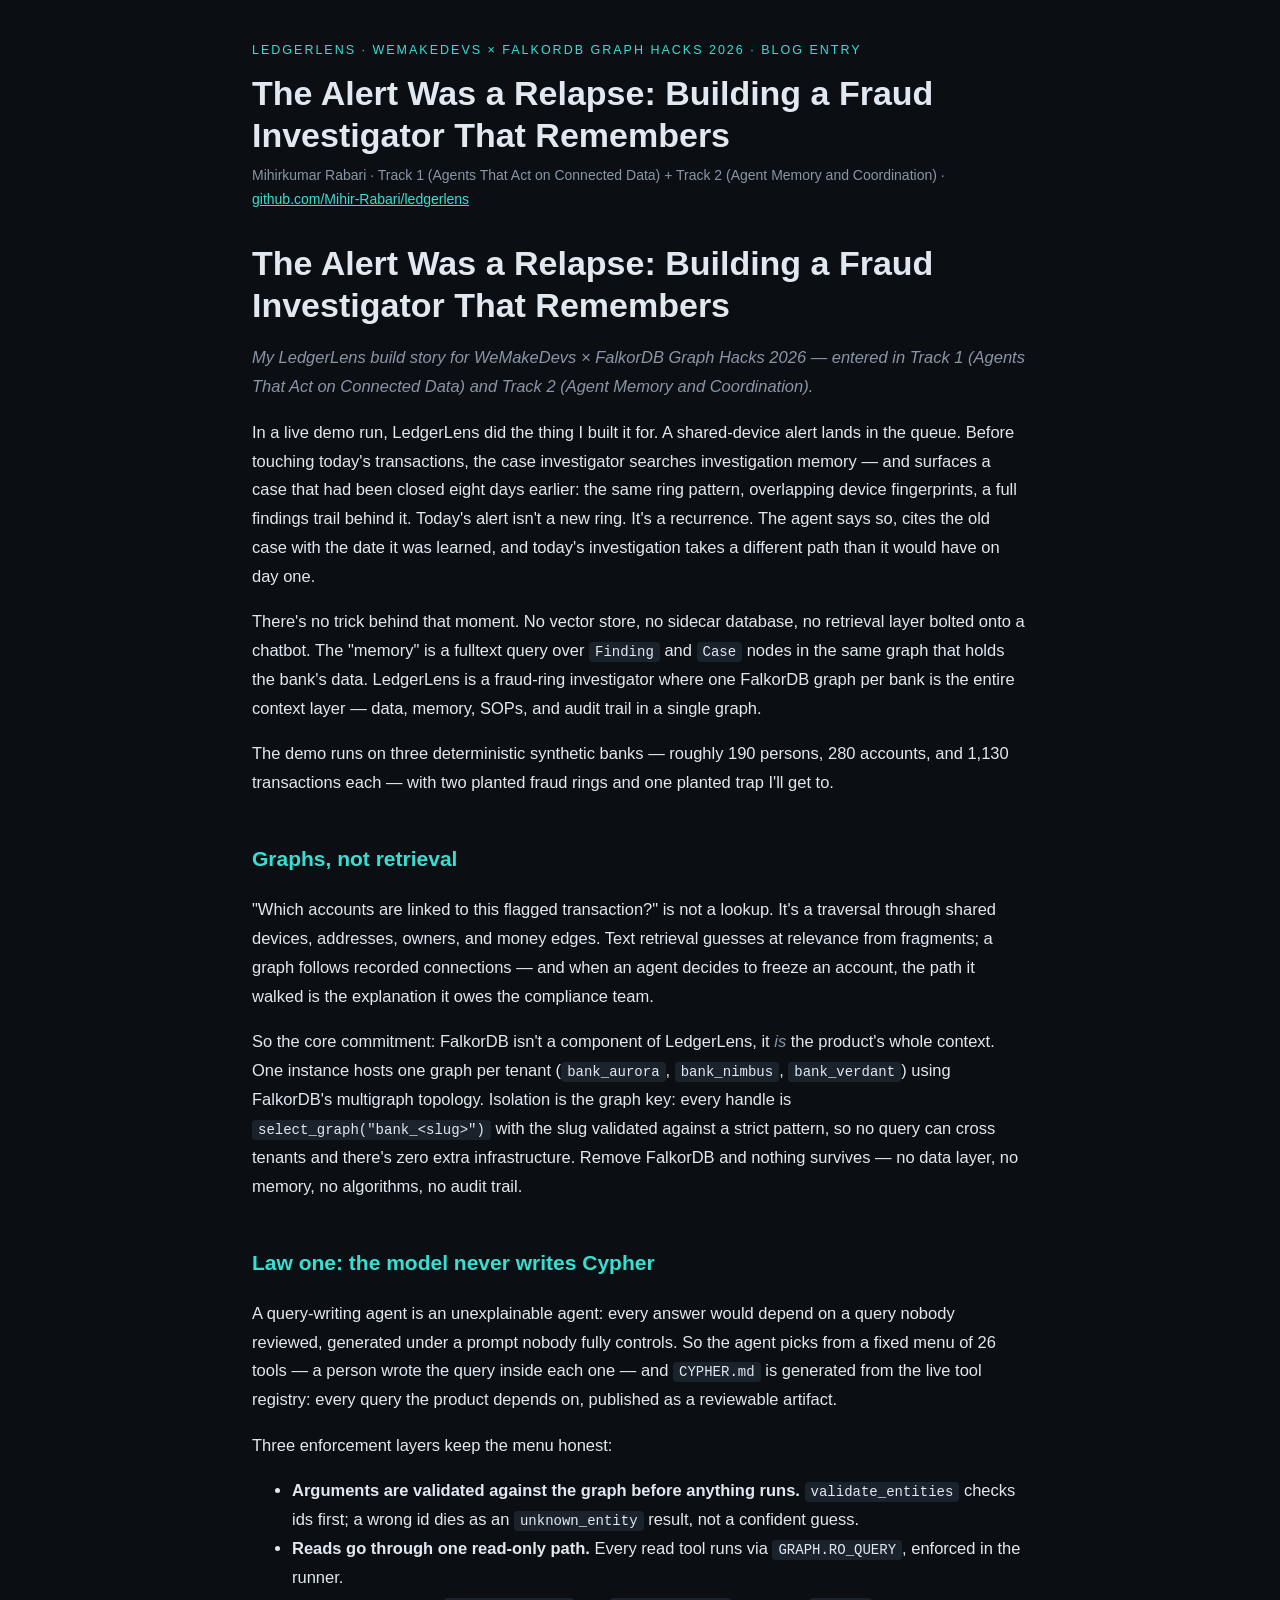
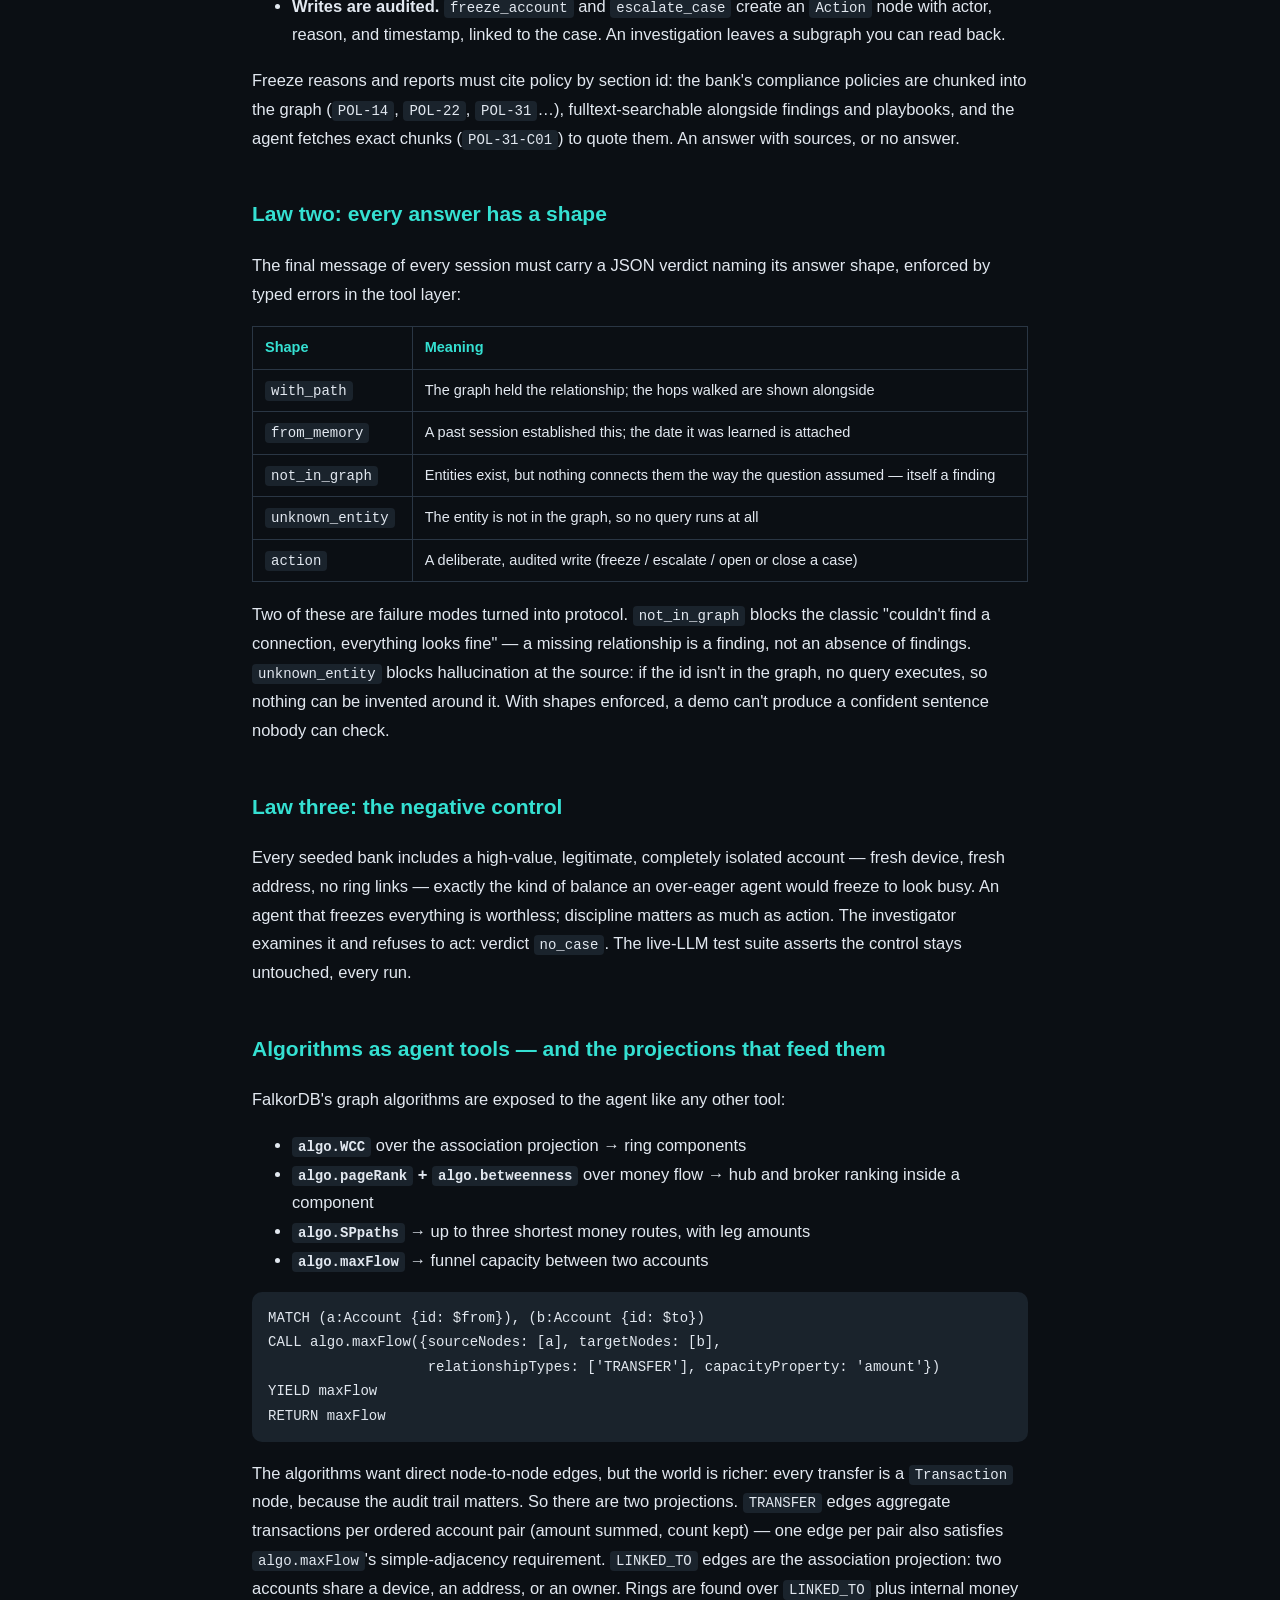
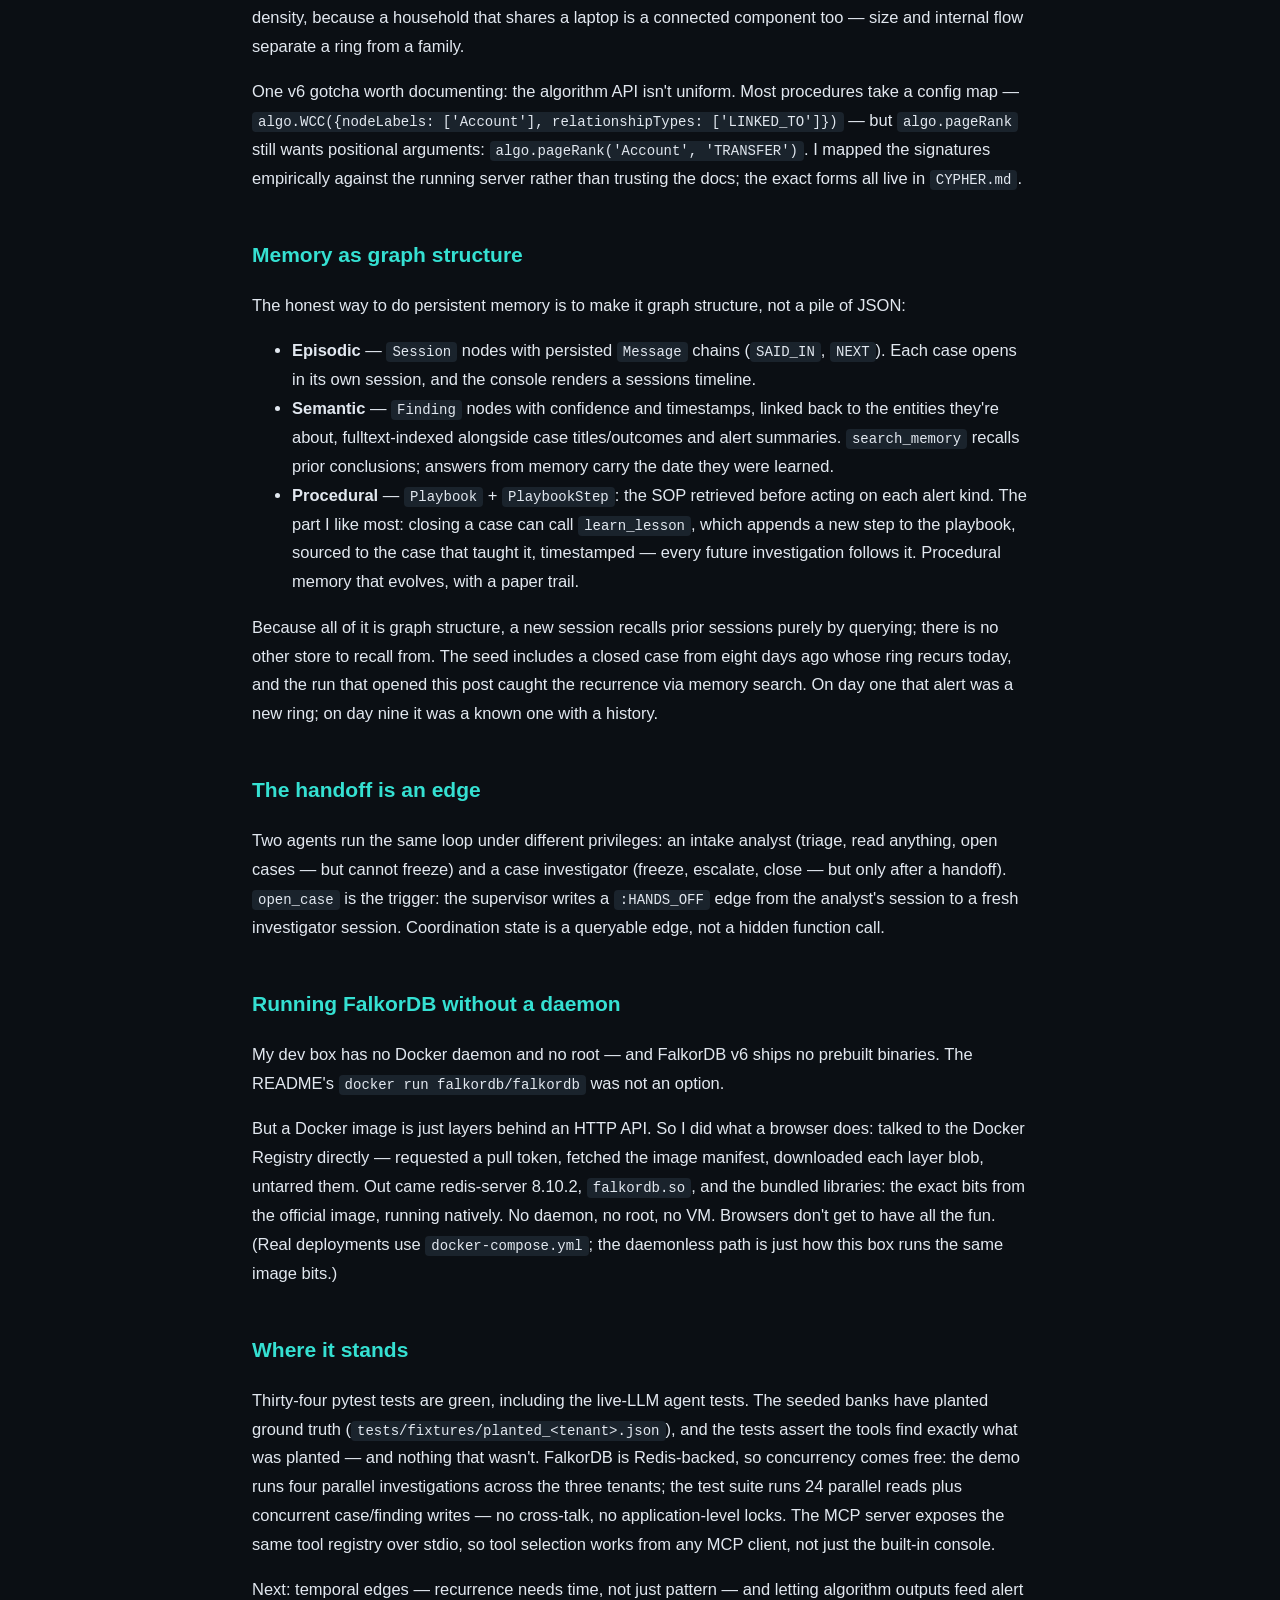
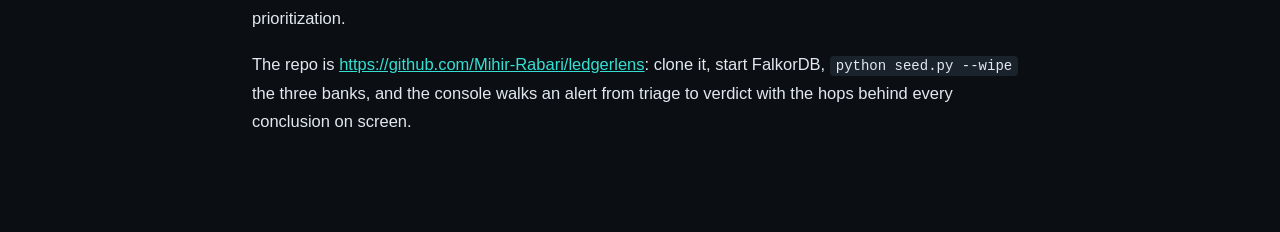
==== docs/index.html @ c174a10f "blog: GitHub Pages page for the build story (side-prize entry)" ====
<!DOCTYPE html>
<html lang="en"><head><meta charset="utf-8">
<meta name="viewport" content="width=device-width, initial-scale=1">
<title>The Alert Was a Relapse — Building a Fraud Investigator That Remembers | LedgerLens</title>
<meta property="og:title" content="The Alert Was a Relapse — LedgerLens build story">
<meta property="og:description" content="How a FalkorDB graph became the entire context layer of a fraud-ring investigator: data, memory, and audit trail in one graph per tenant.">
<style>
:root { --bg:#0b0f14; --card:#131a21; --cyan:#35e0d2; --faint:#8a95a5; --text:#e2e8f0; }
* { box-sizing: border-box; }
body { margin:0; background:var(--bg); color:var(--text); font:16.5px/1.75 -apple-system,Segoe UI,Roboto,Helvetica,Arial,sans-serif; }
.wrap { max-width:820px; margin:0 auto; padding:40px 22px 80px; }
.badge { color:var(--cyan); font-size:12.5px; letter-spacing:.16em; text-transform:uppercase; }
h1 { font-size:34px; line-height:1.25; margin:10px 0 6px; }
h2 { color:var(--cyan); font-size:21px; margin-top:44px; }
h3 { font-size:17px; }
a { color:var(--cyan); }
code, pre { font-family:ui-monospace,SFMono-Regular,Menlo,Consolas,monospace; font-size:14px; }
code { background:#1a232c; padding:2px 6px; border-radius:4px; }
pre { background:#1a232c; padding:14px 16px; border-radius:10px; overflow-x:auto; }
pre code { background:none; padding:0; }
table { border-collapse:collapse; width:100%; margin:18px 0; }
th, td { border:1px solid #2a3644; padding:8px 12px; text-align:left; font-size:14.5px; }
th { color:var(--cyan); }
blockquote, hr { border-color:#2a3644; }
.meta { color:var(--faint); font-size:14px; margin-bottom:30px; }
em { color:var(--faint); }
</style></head><body><div class="wrap">
<div class="badge">LedgerLens · WeMakeDevs × FalkorDB Graph Hacks 2026 · blog entry</div>
<h1>The Alert Was a Relapse: Building a Fraud Investigator That Remembers</h1>
<div class="meta">Mihirkumar Rabari · Track 1 (Agents That Act on Connected Data) + Track 2 (Agent Memory and Coordination) · <a href="https://github.com/Mihir-Rabari/ledgerlens">github.com/Mihir-Rabari/ledgerlens</a></div>
<h1>The Alert Was a Relapse: Building a Fraud Investigator That Remembers</h1>
<p><em>My LedgerLens build story for WeMakeDevs × FalkorDB Graph Hacks 2026 — entered in Track 1 (Agents That Act on Connected Data) and Track 2 (Agent Memory and Coordination).</em></p>
<p>In a live demo run, LedgerLens did the thing I built it for. A shared-device alert lands in the queue. Before touching today's transactions, the case investigator searches investigation memory — and surfaces a case that had been closed eight days earlier: the same ring pattern, overlapping device fingerprints, a full findings trail behind it. Today's alert isn't a new ring. It's a recurrence. The agent says so, cites the old case with the date it was learned, and today's investigation takes a different path than it would have on day one.</p>
<p>There's no trick behind that moment. No vector store, no sidecar database, no retrieval layer bolted onto a chatbot. The "memory" is a fulltext query over <code>Finding</code> and <code>Case</code> nodes in the same graph that holds the bank's data. LedgerLens is a fraud-ring investigator where one FalkorDB graph per bank is the entire context layer — data, memory, SOPs, and audit trail in a single graph.</p>
<p>The demo runs on three deterministic synthetic banks — roughly 190 persons, 280 accounts, and 1,130 transactions each — with two planted fraud rings and one planted trap I'll get to.</p>
<h2>Graphs, not retrieval</h2>
<p>"Which accounts are linked to this flagged transaction?" is not a lookup. It's a traversal through shared devices, addresses, owners, and money edges. Text retrieval guesses at relevance from fragments; a graph follows recorded connections — and when an agent decides to freeze an account, the path it walked is the explanation it owes the compliance team.</p>
<p>So the core commitment: FalkorDB isn't a component of LedgerLens, it <em>is</em> the product's whole context. One instance hosts one graph per tenant (<code>bank_aurora</code>, <code>bank_nimbus</code>, <code>bank_verdant</code>) using FalkorDB's multigraph topology. Isolation is the graph key: every handle is <code>select_graph("bank_&lt;slug&gt;")</code> with the slug validated against a strict pattern, so no query can cross tenants and there's zero extra infrastructure. Remove FalkorDB and nothing survives — no data layer, no memory, no algorithms, no audit trail.</p>
<h2>Law one: the model never writes Cypher</h2>
<p>A query-writing agent is an unexplainable agent: every answer would depend on a query nobody reviewed, generated under a prompt nobody fully controls. So the agent picks from a fixed menu of 26 tools — a person wrote the query inside each one — and <code>CYPHER.md</code> is generated from the live tool registry: every query the product depends on, published as a reviewable artifact.</p>
<p>Three enforcement layers keep the menu honest:</p>
<ul>
<li><strong>Arguments are validated against the graph before anything runs.</strong> <code>validate_entities</code> checks ids first; a wrong id dies as an <code>unknown_entity</code> result, not a confident guess.</li>
<li><strong>Reads go through one read-only path.</strong> Every read tool runs via <code>GRAPH.RO_QUERY</code>, enforced in the runner.</li>
<li><strong>Writes are audited.</strong> <code>freeze_account</code> and <code>escalate_case</code> create an <code>Action</code> node with actor, reason, and timestamp, linked to the case. An investigation leaves a subgraph you can read back.</li>
</ul>
<p>Freeze reasons and reports must cite policy by section id: the bank's compliance policies are chunked into the graph (<code>POL-14</code>, <code>POL-22</code>, <code>POL-31</code>…), fulltext-searchable alongside findings and playbooks, and the agent fetches exact chunks (<code>POL-31-C01</code>) to quote them. An answer with sources, or no answer.</p>
<h2>Law two: every answer has a shape</h2>
<p>The final message of every session must carry a JSON verdict naming its answer shape, enforced by typed errors in the tool layer:</p>
<table>
<thead>
<tr>
<th>Shape</th>
<th>Meaning</th>
</tr>
</thead>
<tbody>
<tr>
<td><code>with_path</code></td>
<td>The graph held the relationship; the hops walked are shown alongside</td>
</tr>
<tr>
<td><code>from_memory</code></td>
<td>A past session established this; the date it was learned is attached</td>
</tr>
<tr>
<td><code>not_in_graph</code></td>
<td>Entities exist, but nothing connects them the way the question assumed — itself a finding</td>
</tr>
<tr>
<td><code>unknown_entity</code></td>
<td>The entity is not in the graph, so no query runs at all</td>
</tr>
<tr>
<td><code>action</code></td>
<td>A deliberate, audited write (freeze / escalate / open or close a case)</td>
</tr>
</tbody>
</table>
<p>Two of these are failure modes turned into protocol. <code>not_in_graph</code> blocks the classic "couldn't find a connection, everything looks fine" — a missing relationship is a finding, not an absence of findings. <code>unknown_entity</code> blocks hallucination at the source: if the id isn't in the graph, no query executes, so nothing can be invented around it. With shapes enforced, a demo can't produce a confident sentence nobody can check.</p>
<h2>Law three: the negative control</h2>
<p>Every seeded bank includes a high-value, legitimate, completely isolated account — fresh device, fresh address, no ring links — exactly the kind of balance an over-eager agent would freeze to look busy. An agent that freezes everything is worthless; discipline matters as much as action. The investigator examines it and refuses to act: verdict <code>no_case</code>. The live-LLM test suite asserts the control stays untouched, every run.</p>
<h2>Algorithms as agent tools — and the projections that feed them</h2>
<p>FalkorDB's graph algorithms are exposed to the agent like any other tool:</p>
<ul>
<li><strong><code>algo.WCC</code></strong> over the association projection → ring components</li>
<li><strong><code>algo.pageRank</code> + <code>algo.betweenness</code></strong> over money flow → hub and broker ranking inside a component</li>
<li><strong><code>algo.SPpaths</code></strong> → up to three shortest money routes, with leg amounts</li>
<li><strong><code>algo.maxFlow</code></strong> → funnel capacity between two accounts</li>
</ul>
<pre><code class="language-cypher">MATCH (a:Account {id: $from}), (b:Account {id: $to})
CALL algo.maxFlow({sourceNodes: [a], targetNodes: [b],
                   relationshipTypes: ['TRANSFER'], capacityProperty: 'amount'})
YIELD maxFlow
RETURN maxFlow
</code></pre>
<p>The algorithms want direct node-to-node edges, but the world is richer: every transfer is a <code>Transaction</code> node, because the audit trail matters. So there are two projections. <code>TRANSFER</code> edges aggregate transactions per ordered account pair (amount summed, count kept) — one edge per pair also satisfies <code>algo.maxFlow</code>'s simple-adjacency requirement. <code>LINKED_TO</code> edges are the association projection: two accounts share a device, an address, or an owner. Rings are found over <code>LINKED_TO</code> plus internal money density, because a household that shares a laptop is a connected component too — size and internal flow separate a ring from a family.</p>
<p>One v6 gotcha worth documenting: the algorithm API isn't uniform. Most procedures take a config map — <code>algo.WCC({nodeLabels: ['Account'], relationshipTypes: ['LINKED_TO']})</code> — but <code>algo.pageRank</code> still wants positional arguments: <code>algo.pageRank('Account', 'TRANSFER')</code>. I mapped the signatures empirically against the running server rather than trusting the docs; the exact forms all live in <code>CYPHER.md</code>.</p>
<h2>Memory as graph structure</h2>
<p>The honest way to do persistent memory is to make it graph structure, not a pile of JSON:</p>
<ul>
<li><strong>Episodic</strong> — <code>Session</code> nodes with persisted <code>Message</code> chains (<code>SAID_IN</code>, <code>NEXT</code>). Each case opens in its own session, and the console renders a sessions timeline.</li>
<li><strong>Semantic</strong> — <code>Finding</code> nodes with confidence and timestamps, linked back to the entities they're about, fulltext-indexed alongside case titles/outcomes and alert summaries. <code>search_memory</code> recalls prior conclusions; answers from memory carry the date they were learned.</li>
<li><strong>Procedural</strong> — <code>Playbook</code> + <code>PlaybookStep</code>: the SOP retrieved before acting on each alert kind. The part I like most: closing a case can call <code>learn_lesson</code>, which appends a new step to the playbook, sourced to the case that taught it, timestamped — every future investigation follows it. Procedural memory that evolves, with a paper trail.</li>
</ul>
<p>Because all of it is graph structure, a new session recalls prior sessions purely by querying; there is no other store to recall from. The seed includes a closed case from eight days ago whose ring recurs today, and the run that opened this post caught the recurrence via memory search. On day one that alert was a new ring; on day nine it was a known one with a history.</p>
<h2>The handoff is an edge</h2>
<p>Two agents run the same loop under different privileges: an intake analyst (triage, read anything, open cases — but cannot freeze) and a case investigator (freeze, escalate, close — but only after a handoff). <code>open_case</code> is the trigger: the supervisor writes a <code>:HANDS_OFF</code> edge from the analyst's session to a fresh investigator session. Coordination state is a queryable edge, not a hidden function call.</p>
<h2>Running FalkorDB without a daemon</h2>
<p>My dev box has no Docker daemon and no root — and FalkorDB v6 ships no prebuilt binaries. The README's <code>docker run falkordb/falkordb</code> was not an option.</p>
<p>But a Docker image is just layers behind an HTTP API. So I did what a browser does: talked to the Docker Registry directly — requested a pull token, fetched the image manifest, downloaded each layer blob, untarred them. Out came redis-server 8.10.2, <code>falkordb.so</code>, and the bundled libraries: the exact bits from the official image, running natively. No daemon, no root, no VM. Browsers don't get to have all the fun. (Real deployments use <code>docker-compose.yml</code>; the daemonless path is just how this box runs the same image bits.)</p>
<h2>Where it stands</h2>
<p>Thirty-four pytest tests are green, including the live-LLM agent tests. The seeded banks have planted ground truth (<code>tests/fixtures/planted_&lt;tenant&gt;.json</code>), and the tests assert the tools find exactly what was planted — and nothing that wasn't. FalkorDB is Redis-backed, so concurrency comes free: the demo runs four parallel investigations across the three tenants; the test suite runs 24 parallel reads plus concurrent case/finding writes — no cross-talk, no application-level locks. The MCP server exposes the same tool registry over stdio, so tool selection works from any MCP client, not just the built-in console.</p>
<p>Next: temporal edges — recurrence needs time, not just pattern — and letting algorithm outputs feed alert prioritization.</p>
<p>The repo is <a href="https://https://github.com/Mihir-Rabari/ledgerlens">https://github.com/Mihir-Rabari/ledgerlens</a>: clone it, start FalkorDB, <code>python seed.py --wipe</code> the three banks, and the console walks an alert from triage to verdict with the hops behind every conclusion on screen.</p>
</div></body></html>
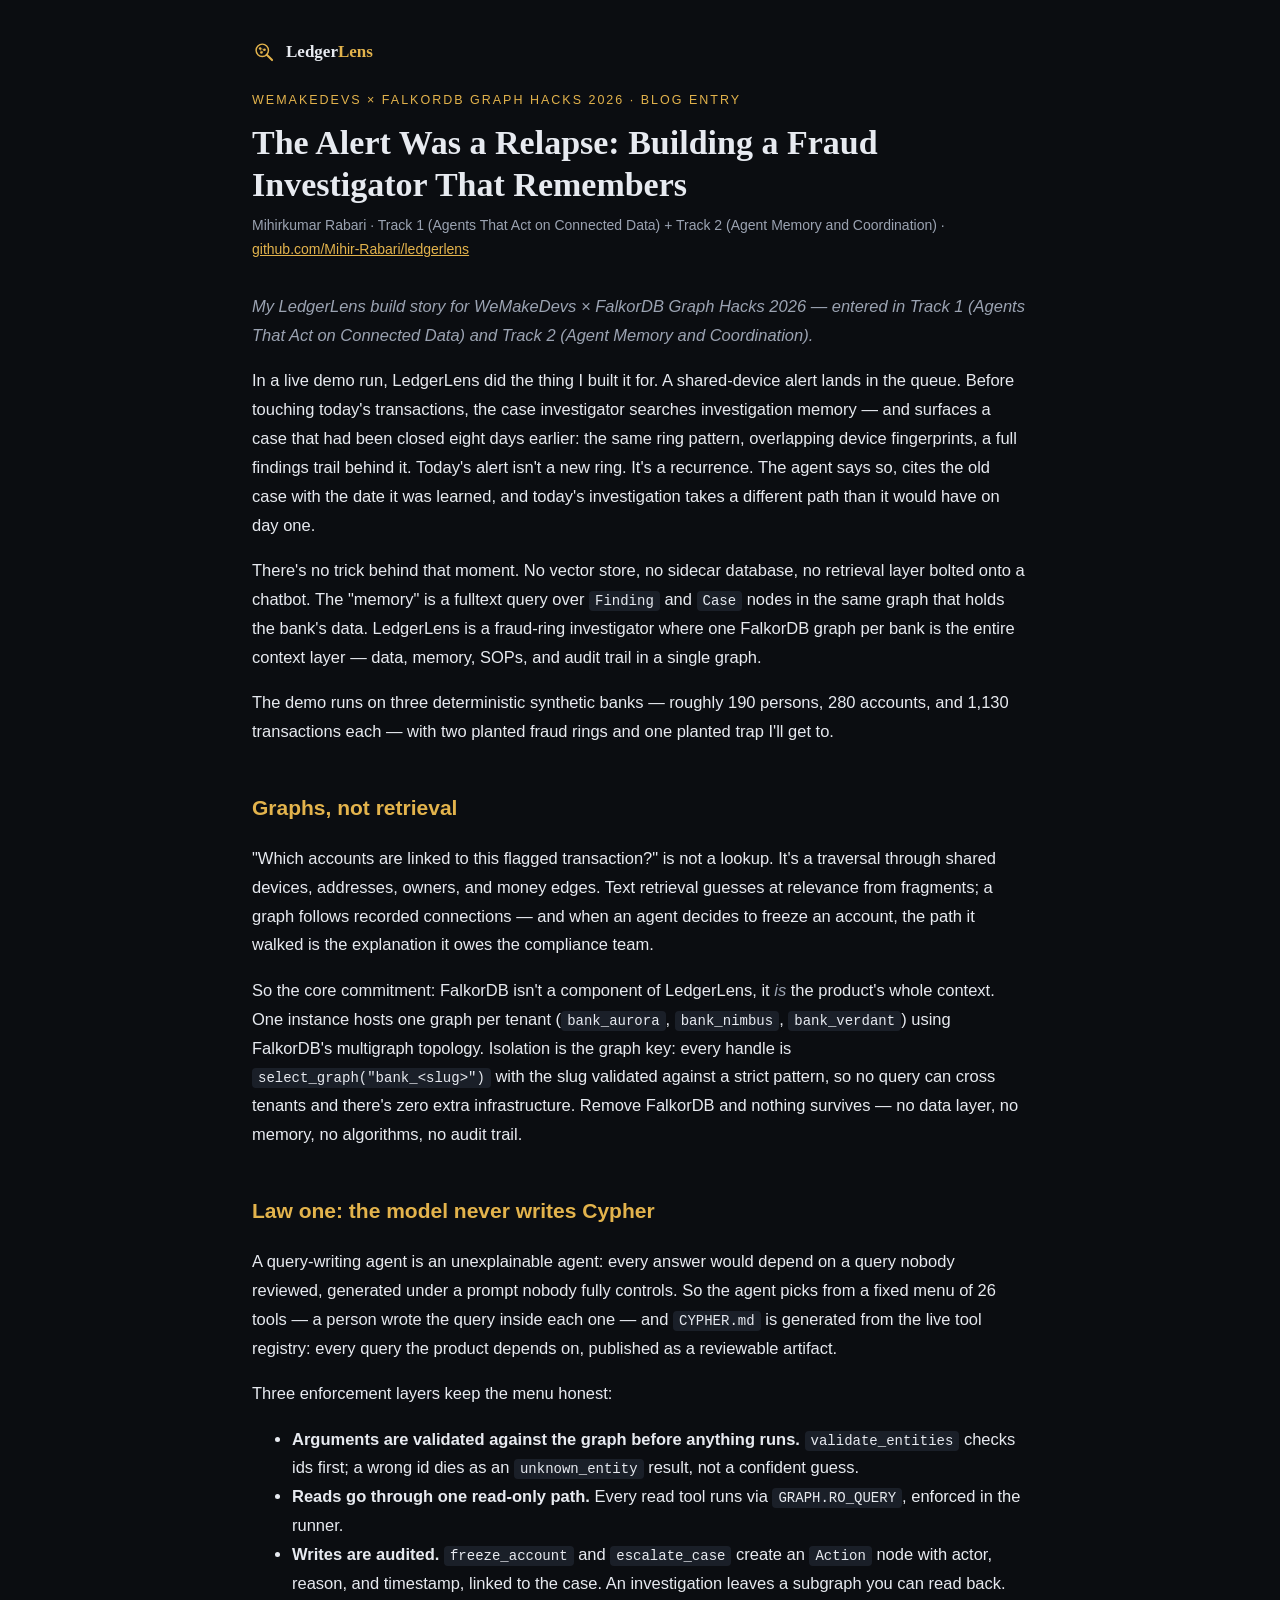
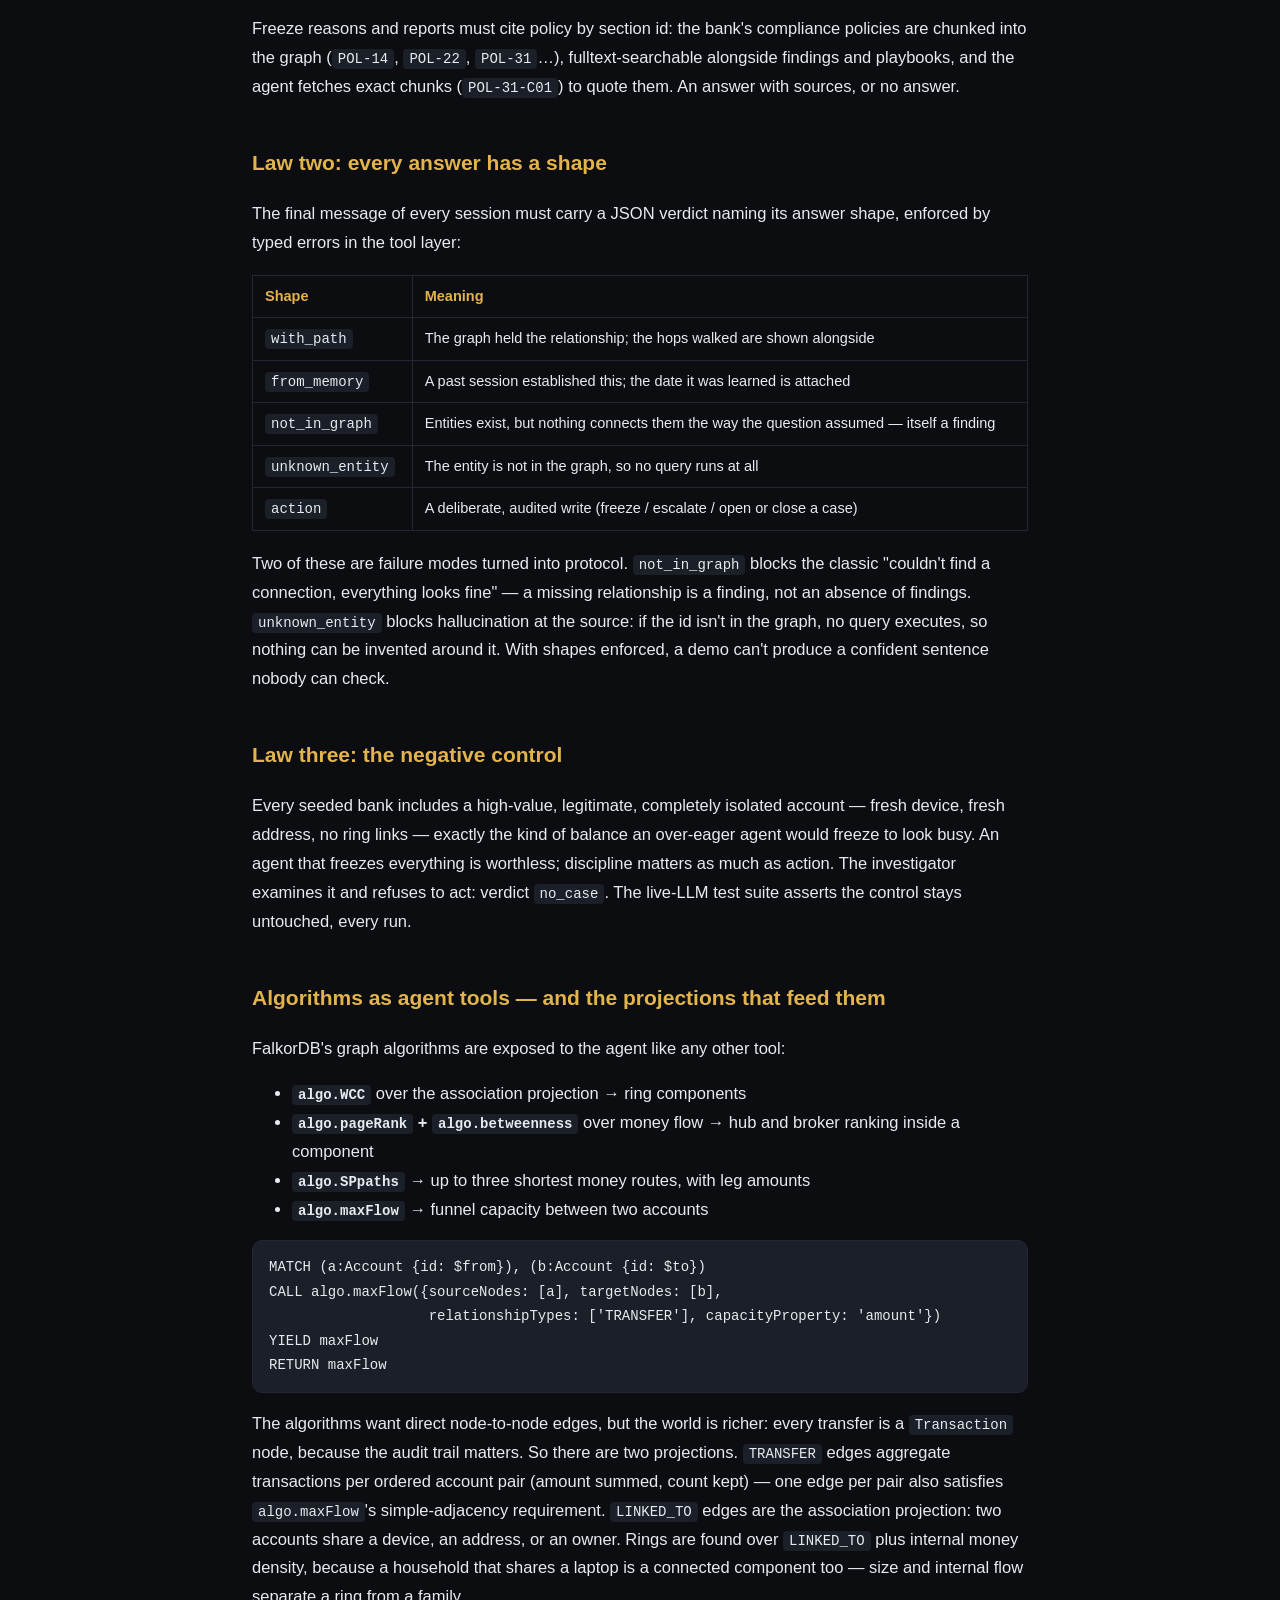
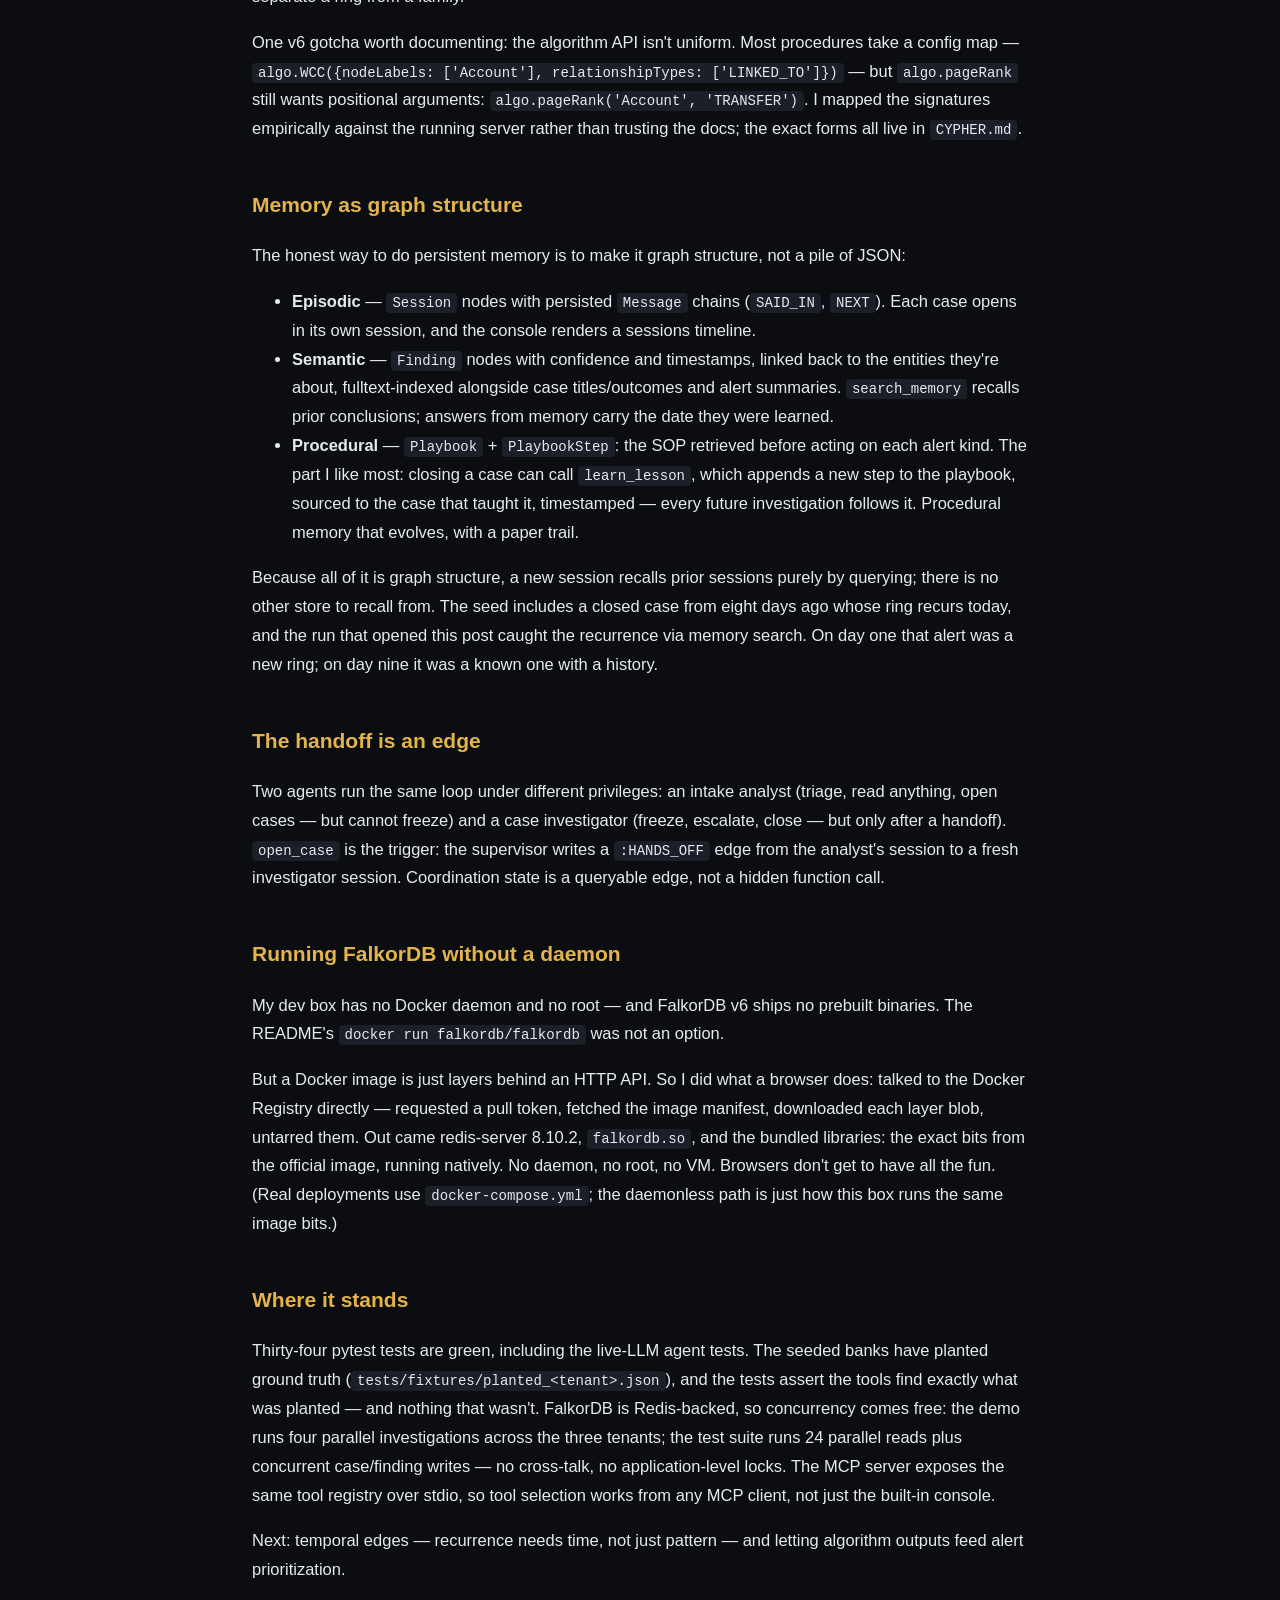
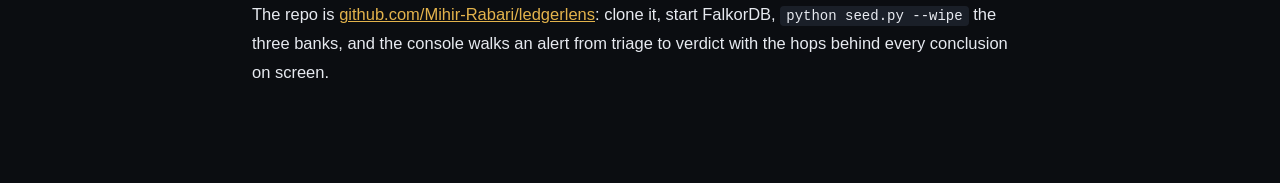
==== commit 42051213: "console: full UI/UX redesign — forensic-ledger design system Replace the teal-on-navy default look w" ====
--- a/docs/index.html
+++ b/docs/index.html
@@ -5,30 +5,37 @@
 <meta property="og:title" content="The Alert Was a Relapse — LedgerLens build story">
 <meta property="og:description" content="How a FalkorDB graph became the entire context layer of a fraud-ring investigator: data, memory, and audit trail in one graph per tenant.">
 <style>
-:root { --bg:#0b0f14; --card:#131a21; --cyan:#35e0d2; --faint:#8a95a5; --text:#e2e8f0; }
+:root { --bg:#0b0d11; --card:#171b24; --gold:#e3b34c; --line:#222733; --faint:#9ba3b2; --text:#e7eaf0; }
 * { box-sizing: border-box; }
 body { margin:0; background:var(--bg); color:var(--text); font:16.5px/1.75 -apple-system,Segoe UI,Roboto,Helvetica,Arial,sans-serif; }
 .wrap { max-width:820px; margin:0 auto; padding:40px 22px 80px; }
-.badge { color:var(--cyan); font-size:12.5px; letter-spacing:.16em; text-transform:uppercase; }
-h1 { font-size:34px; line-height:1.25; margin:10px 0 6px; }
-h2 { color:var(--cyan); font-size:21px; margin-top:44px; }
+.brand { display:flex; align-items:center; gap:10px; margin-bottom:26px; }
+.brand svg { display:block; }
+.brand .word { font:700 17px Georgia,'Times New Roman',serif; color:var(--text); }
+.brand .word i { font-style:normal; color:var(--gold); }
+.badge { color:var(--gold); font-size:12.5px; letter-spacing:.16em; text-transform:uppercase; }
+h1 { font-family:Georgia,'Times New Roman',serif; font-size:34px; line-height:1.25; margin:10px 0 6px; }
+h2 { color:var(--gold); font-size:21px; margin-top:44px; }
 h3 { font-size:17px; }
-a { color:var(--cyan); }
+a { color:var(--gold); }
 code, pre { font-family:ui-monospace,SFMono-Regular,Menlo,Consolas,monospace; font-size:14px; }
-code { background:#1a232c; padding:2px 6px; border-radius:4px; }
-pre { background:#1a232c; padding:14px 16px; border-radius:10px; overflow-x:auto; }
+code { background:#1a1f28; padding:2px 6px; border-radius:4px; }
+pre { background:#1a1f28; border:1px solid var(--line); padding:14px 16px; border-radius:10px; overflow-x:auto; }
 pre code { background:none; padding:0; }
 table { border-collapse:collapse; width:100%; margin:18px 0; }
-th, td { border:1px solid #2a3644; padding:8px 12px; text-align:left; font-size:14.5px; }
-th { color:var(--cyan); }
-blockquote, hr { border-color:#2a3644; }
+th, td { border:1px solid var(--line); padding:8px 12px; text-align:left; font-size:14.5px; }
+th { color:var(--gold); }
+blockquote, hr { border-color:var(--line); }
 .meta { color:var(--faint); font-size:14px; margin-bottom:30px; }
 em { color:var(--faint); }
 </style></head><body><div class="wrap">
-<div class="badge">LedgerLens · WeMakeDevs × FalkorDB Graph Hacks 2026 · blog entry</div>
+<div class="brand">
+<svg width="24" height="24" viewBox="0 0 28 28" fill="none" aria-hidden="true"><circle cx="12" cy="12" r="7.2" stroke="#e3b34c" stroke-width="1.7"/><path d="M17.2 17.2 L23.4 23.4" stroke="#e3b34c" stroke-width="2.4" stroke-linecap="round"/><circle cx="9.5" cy="10" r="1.5" fill="#e3b34c"/><circle cx="14.6" cy="11.4" r="1.5" fill="#e3b34c"/><circle cx="11" cy="14.6" r="1.5" fill="#e3b34c"/><path d="M9.5 10 L14.6 11.4 L11 14.6 Z" stroke="#e3b34c" stroke-width="1" opacity=".55"/></svg>
+<span class="word">Ledger<i>Lens</i></span>
+</div>
+<div class="badge">WeMakeDevs × FalkorDB Graph Hacks 2026 · blog entry</div>
 <h1>The Alert Was a Relapse: Building a Fraud Investigator That Remembers</h1>
 <div class="meta">Mihirkumar Rabari · Track 1 (Agents That Act on Connected Data) + Track 2 (Agent Memory and Coordination) · <a href="https://github.com/Mihir-Rabari/ledgerlens">github.com/Mihir-Rabari/ledgerlens</a></div>
-<h1>The Alert Was a Relapse: Building a Fraud Investigator That Remembers</h1>
 <p><em>My LedgerLens build story for WeMakeDevs × FalkorDB Graph Hacks 2026 — entered in Track 1 (Agents That Act on Connected Data) and Track 2 (Agent Memory and Coordination).</em></p>
 <p>In a live demo run, LedgerLens did the thing I built it for. A shared-device alert lands in the queue. Before touching today's transactions, the case investigator searches investigation memory — and surfaces a case that had been closed eight days earlier: the same ring pattern, overlapping device fingerprints, a full findings trail behind it. Today's alert isn't a new ring. It's a recurrence. The agent says so, cites the old case with the date it was learned, and today's investigation takes a different path than it would have on day one.</p>
 <p>There's no trick behind that moment. No vector store, no sidecar database, no retrieval layer bolted onto a chatbot. The "memory" is a fulltext query over <code>Finding</code> and <code>Case</code> nodes in the same graph that holds the bank's data. LedgerLens is a fraud-ring investigator where one FalkorDB graph per bank is the entire context layer — data, memory, SOPs, and audit trail in a single graph.</p>
@@ -112,5 +119,5 @@
 <h2>Where it stands</h2>
 <p>Thirty-four pytest tests are green, including the live-LLM agent tests. The seeded banks have planted ground truth (<code>tests/fixtures/planted_&lt;tenant&gt;.json</code>), and the tests assert the tools find exactly what was planted — and nothing that wasn't. FalkorDB is Redis-backed, so concurrency comes free: the demo runs four parallel investigations across the three tenants; the test suite runs 24 parallel reads plus concurrent case/finding writes — no cross-talk, no application-level locks. The MCP server exposes the same tool registry over stdio, so tool selection works from any MCP client, not just the built-in console.</p>
 <p>Next: temporal edges — recurrence needs time, not just pattern — and letting algorithm outputs feed alert prioritization.</p>
-<p>The repo is <a href="https://https://github.com/Mihir-Rabari/ledgerlens">https://github.com/Mihir-Rabari/ledgerlens</a>: clone it, start FalkorDB, <code>python seed.py --wipe</code> the three banks, and the console walks an alert from triage to verdict with the hops behind every conclusion on screen.</p>
+<p>The repo is <a href="https://github.com/Mihir-Rabari/ledgerlens">github.com/Mihir-Rabari/ledgerlens</a>: clone it, start FalkorDB, <code>python seed.py --wipe</code> the three banks, and the console walks an alert from triage to verdict with the hops behind every conclusion on screen.</p>
 </div></body></html>
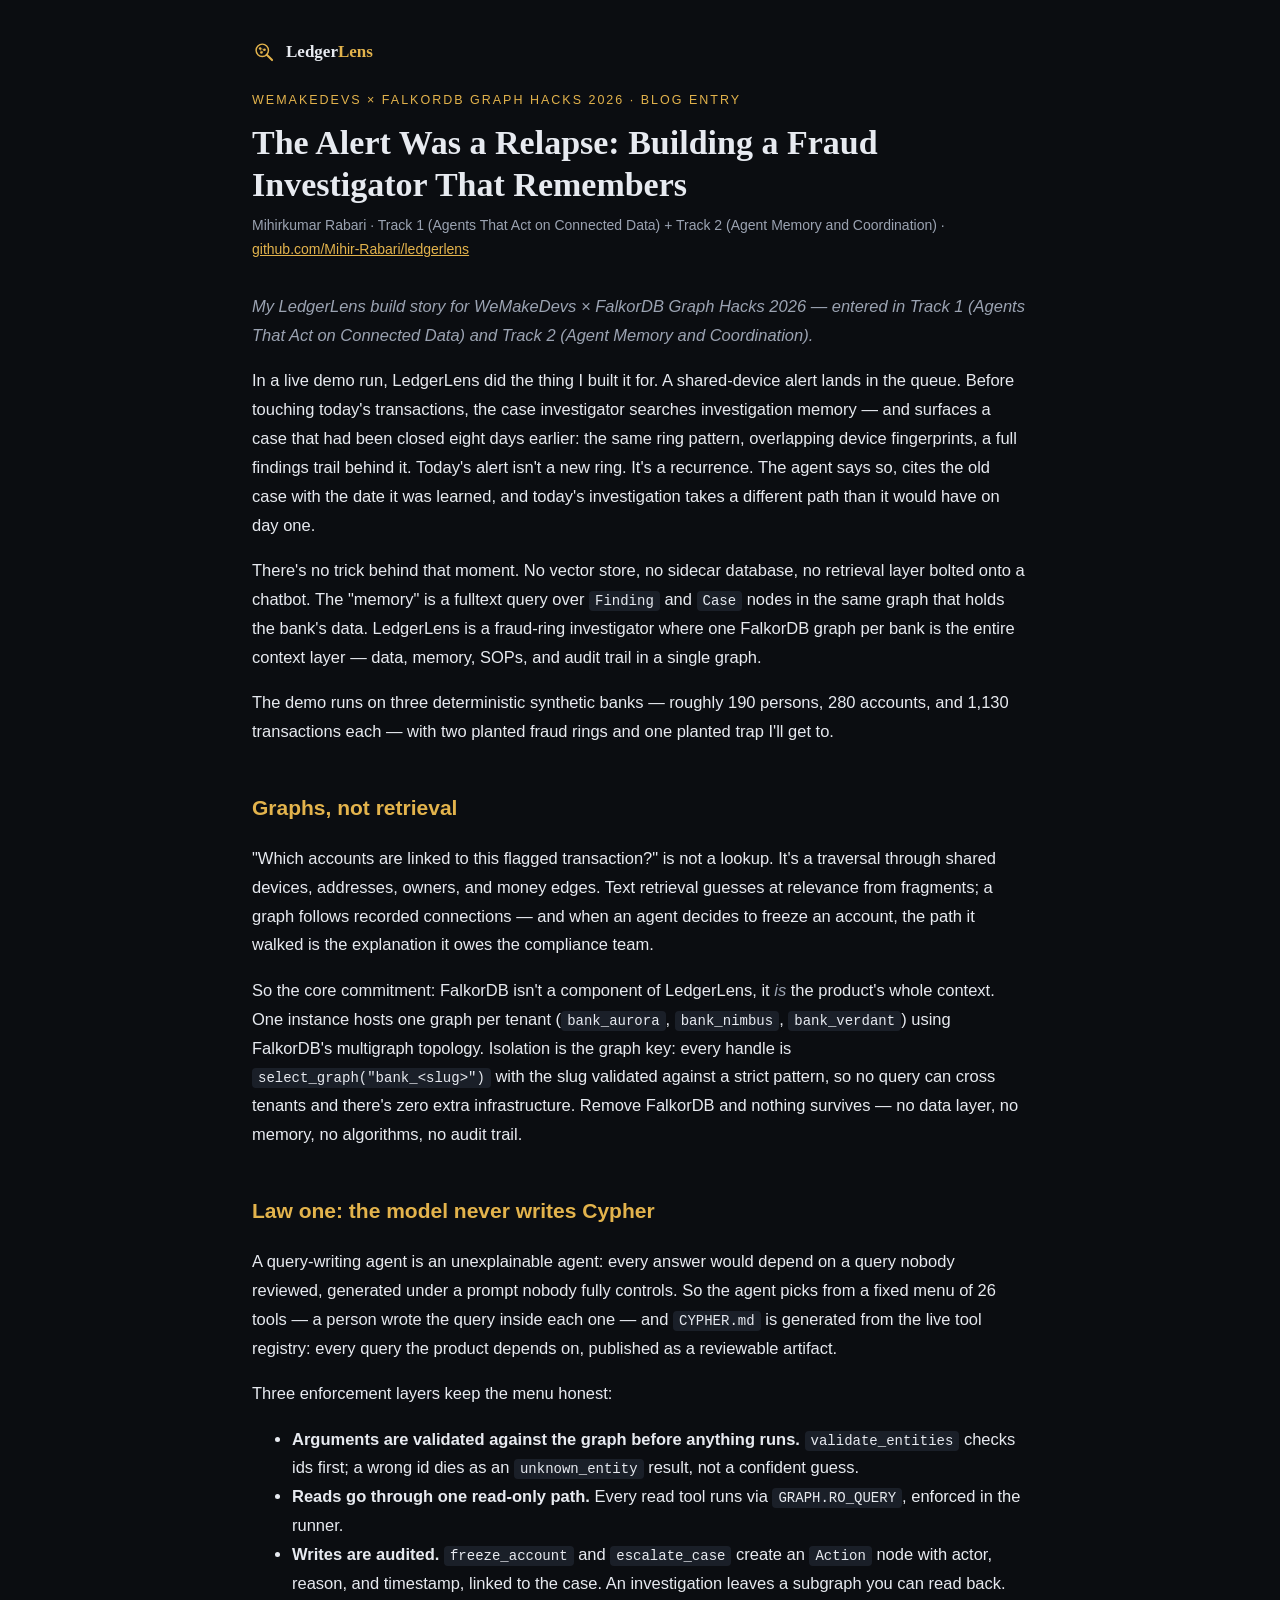
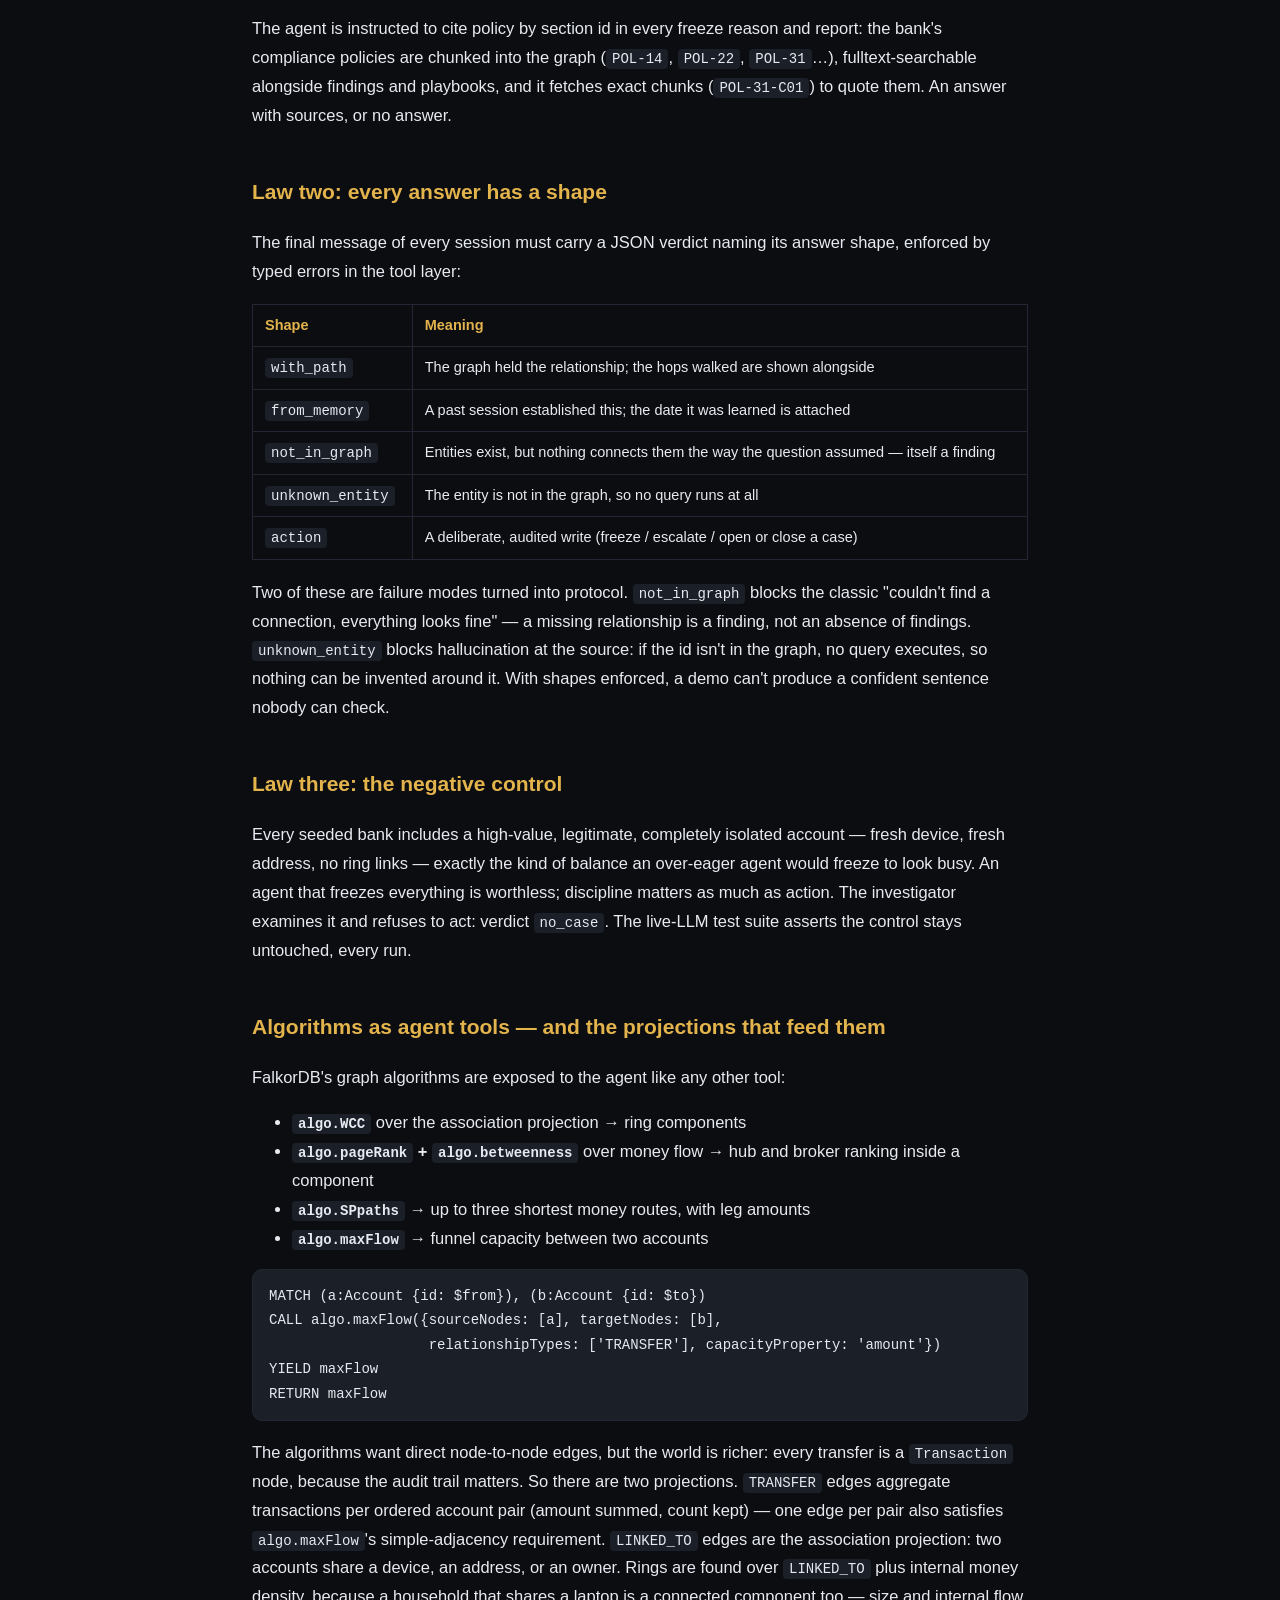
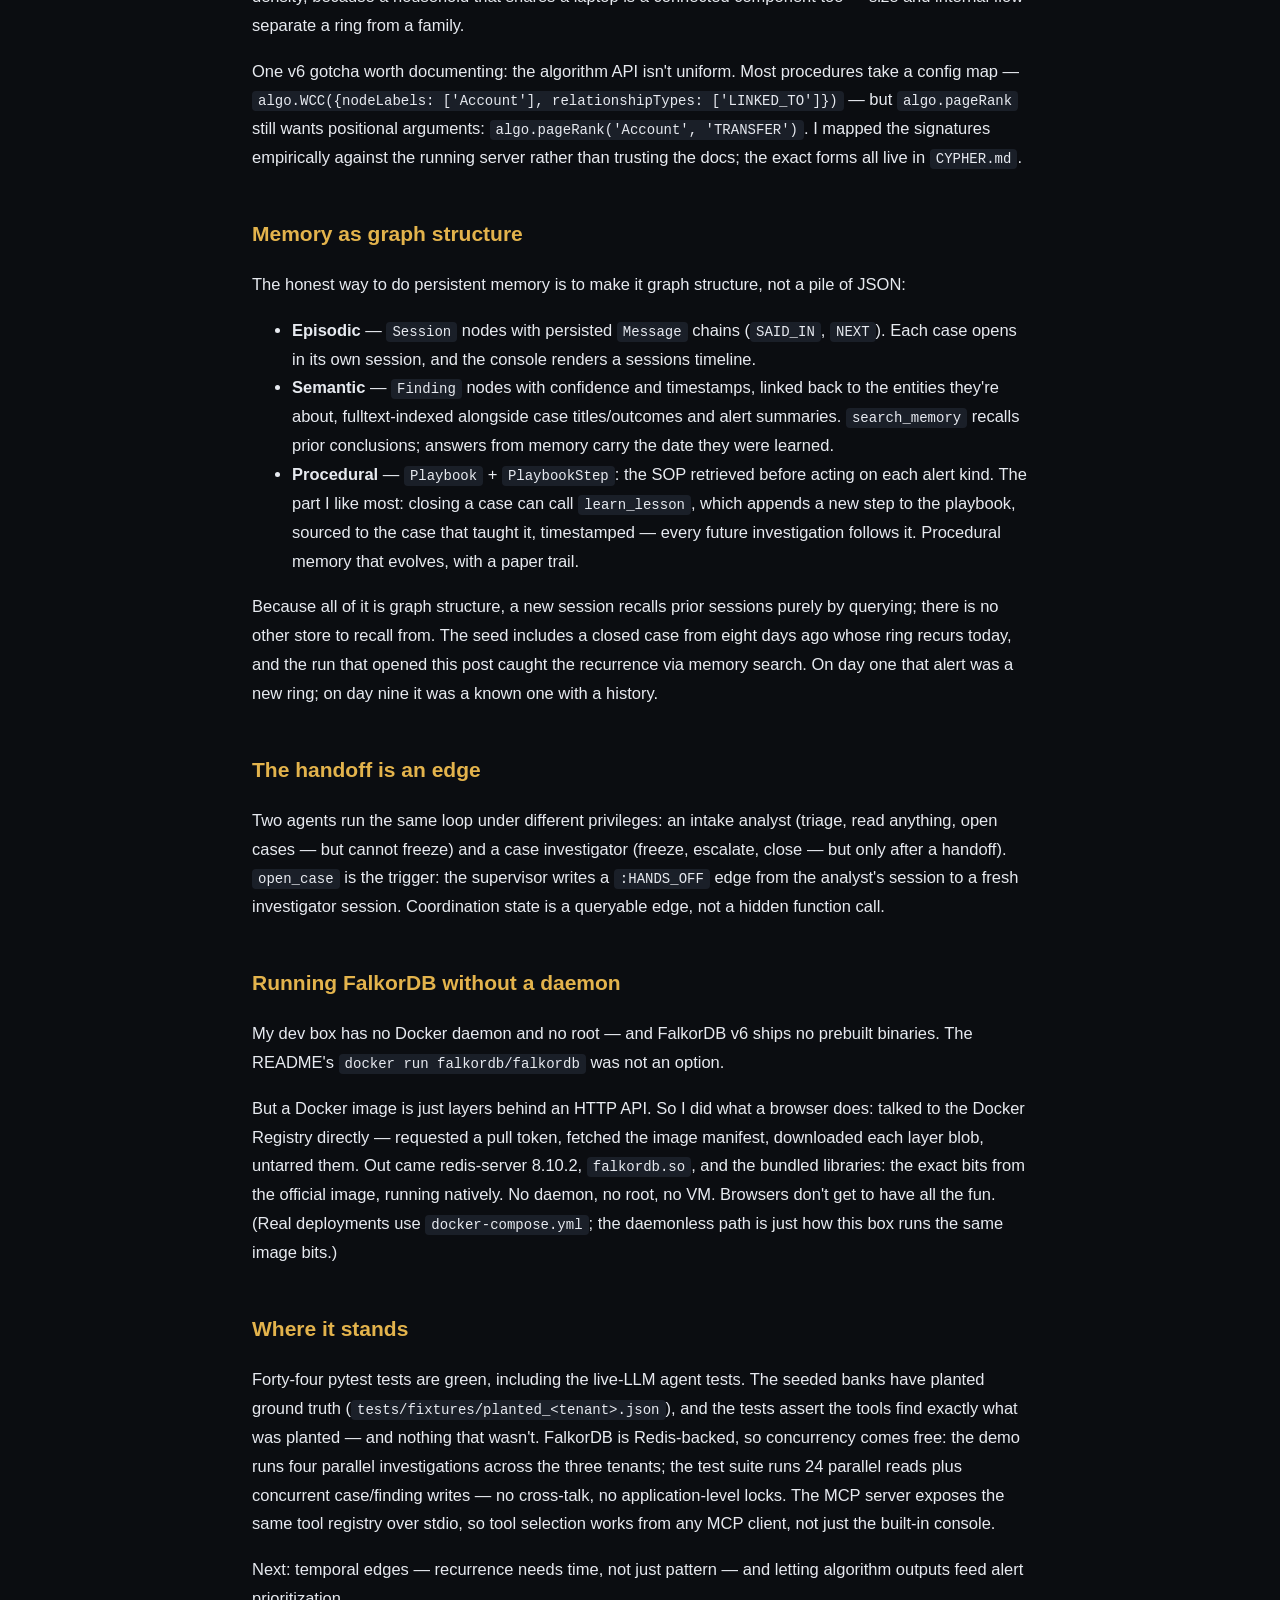
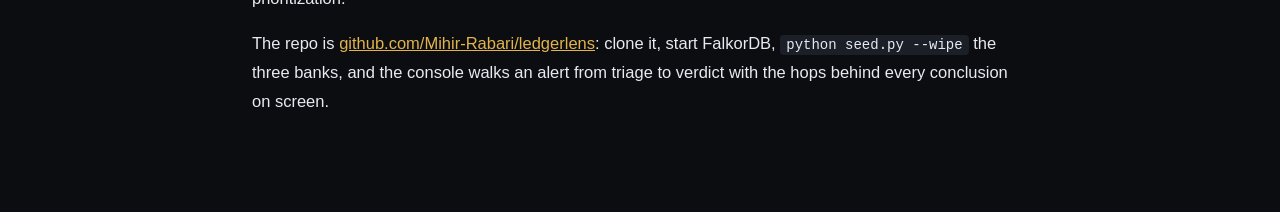
==== commit b0b02adb: "readme: standalone-project framing, verified numbers only; docs: test count 44, policy-cite wording " ====
--- a/docs/index.html
+++ b/docs/index.html
@@ -51,7 +51,7 @@
 <li><strong>Reads go through one read-only path.</strong> Every read tool runs via <code>GRAPH.RO_QUERY</code>, enforced in the runner.</li>
 <li><strong>Writes are audited.</strong> <code>freeze_account</code> and <code>escalate_case</code> create an <code>Action</code> node with actor, reason, and timestamp, linked to the case. An investigation leaves a subgraph you can read back.</li>
 </ul>
-<p>Freeze reasons and reports must cite policy by section id: the bank's compliance policies are chunked into the graph (<code>POL-14</code>, <code>POL-22</code>, <code>POL-31</code>…), fulltext-searchable alongside findings and playbooks, and the agent fetches exact chunks (<code>POL-31-C01</code>) to quote them. An answer with sources, or no answer.</p>
+<p>The agent is instructed to cite policy by section id in every freeze reason and report: the bank's compliance policies are chunked into the graph (<code>POL-14</code>, <code>POL-22</code>, <code>POL-31</code>…), fulltext-searchable alongside findings and playbooks, and it fetches exact chunks (<code>POL-31-C01</code>) to quote them. An answer with sources, or no answer.</p>
 <h2>Law two: every answer has a shape</h2>
 <p>The final message of every session must carry a JSON verdict naming its answer shape, enforced by typed errors in the tool layer:</p>
 <table>
@@ -117,7 +117,7 @@
 <p>My dev box has no Docker daemon and no root — and FalkorDB v6 ships no prebuilt binaries. The README's <code>docker run falkordb/falkordb</code> was not an option.</p>
 <p>But a Docker image is just layers behind an HTTP API. So I did what a browser does: talked to the Docker Registry directly — requested a pull token, fetched the image manifest, downloaded each layer blob, untarred them. Out came redis-server 8.10.2, <code>falkordb.so</code>, and the bundled libraries: the exact bits from the official image, running natively. No daemon, no root, no VM. Browsers don't get to have all the fun. (Real deployments use <code>docker-compose.yml</code>; the daemonless path is just how this box runs the same image bits.)</p>
 <h2>Where it stands</h2>
-<p>Thirty-four pytest tests are green, including the live-LLM agent tests. The seeded banks have planted ground truth (<code>tests/fixtures/planted_&lt;tenant&gt;.json</code>), and the tests assert the tools find exactly what was planted — and nothing that wasn't. FalkorDB is Redis-backed, so concurrency comes free: the demo runs four parallel investigations across the three tenants; the test suite runs 24 parallel reads plus concurrent case/finding writes — no cross-talk, no application-level locks. The MCP server exposes the same tool registry over stdio, so tool selection works from any MCP client, not just the built-in console.</p>
+<p>Forty-four pytest tests are green, including the live-LLM agent tests. The seeded banks have planted ground truth (<code>tests/fixtures/planted_&lt;tenant&gt;.json</code>), and the tests assert the tools find exactly what was planted — and nothing that wasn't. FalkorDB is Redis-backed, so concurrency comes free: the demo runs four parallel investigations across the three tenants; the test suite runs 24 parallel reads plus concurrent case/finding writes — no cross-talk, no application-level locks. The MCP server exposes the same tool registry over stdio, so tool selection works from any MCP client, not just the built-in console.</p>
 <p>Next: temporal edges — recurrence needs time, not just pattern — and letting algorithm outputs feed alert prioritization.</p>
 <p>The repo is <a href="https://github.com/Mihir-Rabari/ledgerlens">github.com/Mihir-Rabari/ledgerlens</a>: clone it, start FalkorDB, <code>python seed.py --wipe</code> the three banks, and the console walks an alert from triage to verdict with the hops behind every conclusion on screen.</p>
 </div></body></html>
